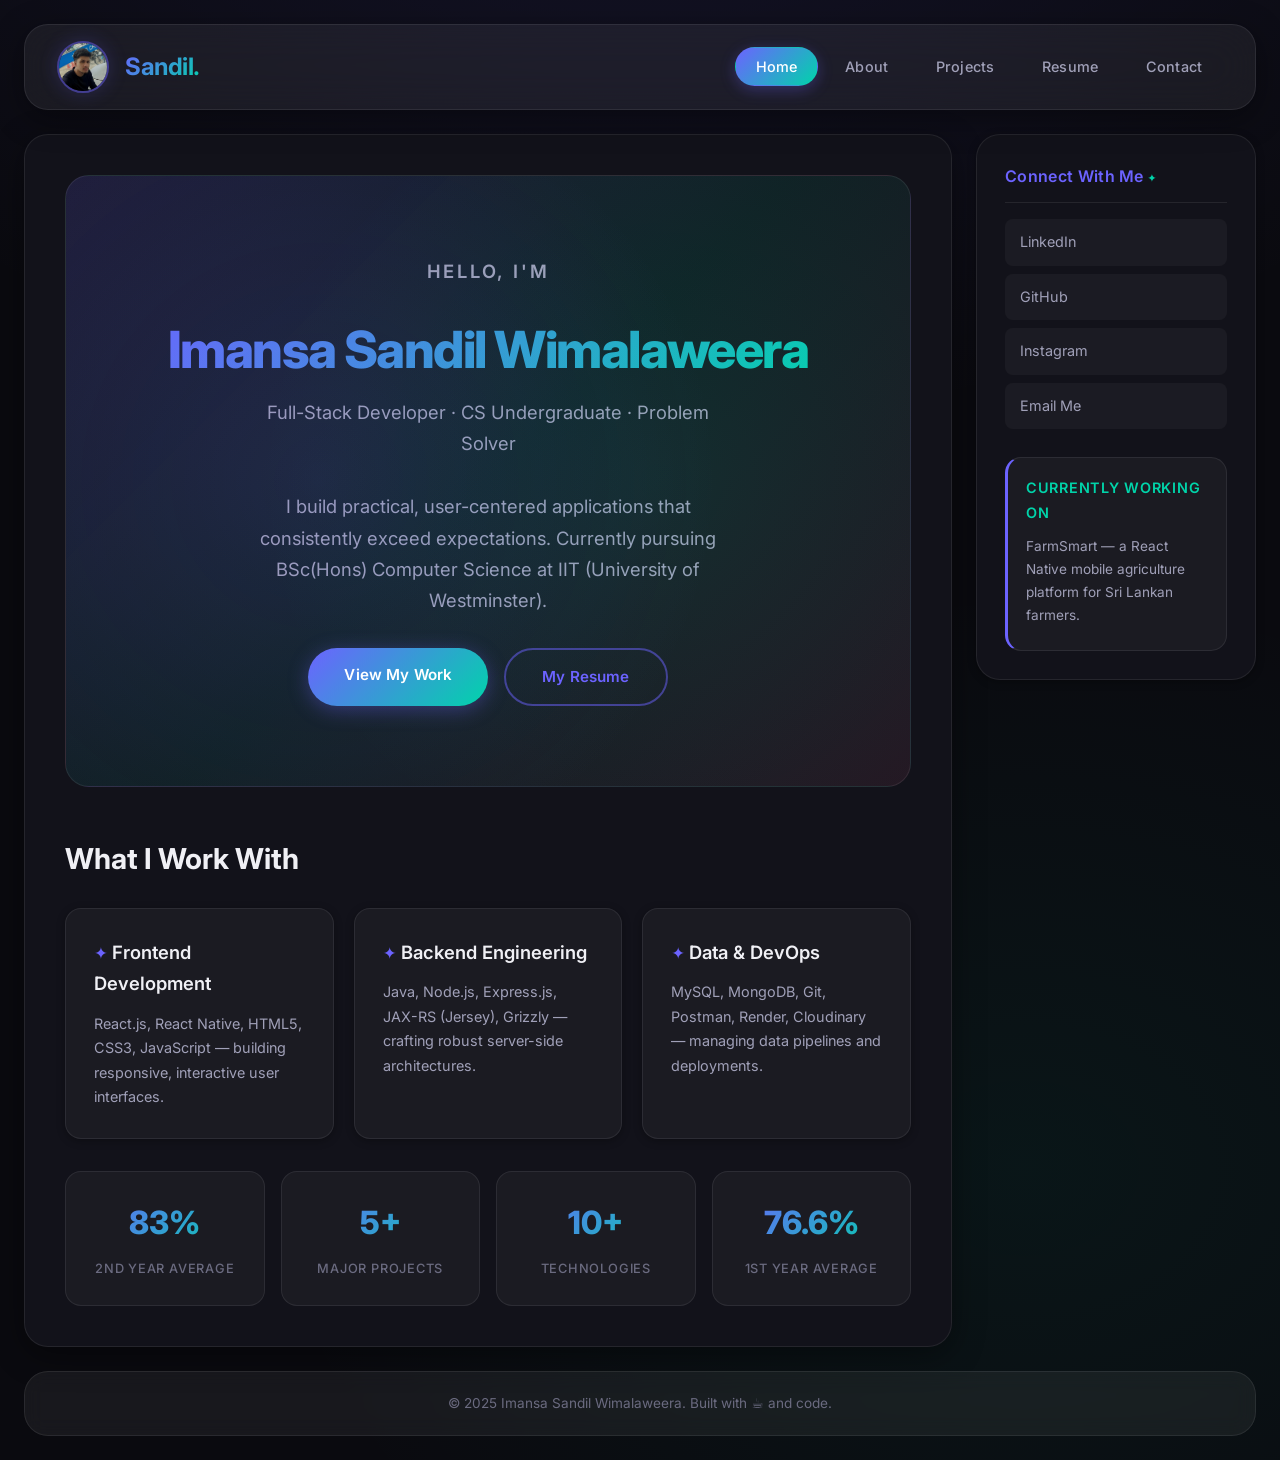
==== index.html @ aa84c8e7 "integrated full CV content and added resume page" ====
<!DOCTYPE html>
<html lang="en">
<head>
    <meta charset="UTF-8">
    <meta name="viewport" content="width=device-width, initial-scale=1.0">
    <meta name="description" content="Imansa Sandil Wimalaweera - Software Developer specializing in React, Java, and full-stack applications. BSc Computer Science student at IIT (University of Westminster).">
    <title>Imansa Sandil | Developer Portfolio</title>
    <link rel="stylesheet" href="styles.css">
    <link href="https://fonts.googleapis.com/css2?family=Inter:wght@300;400;500;600;700;800&display=swap" rel="stylesheet">
</head>
<body>
    <!-- Main header with navigation -->
    <header>
        <nav>
            <div class="logo-container">
                <img src="images/Pp.jpg" alt="Imansa Sandil" class="profile-photo">
                <h1>Sandil.</h1>
            </div>
            <ul>
                <li><a href="index.html" class="active">Home</a></li>
                <li><a href="about.html">About</a></li>
                <li><a href="blogs.html">Projects</a></li>
                <li><a href="resume.html">Resume</a></li>
                <li><a href="contact.html">Contact</a></li>
            </ul>
        </nav>
    </header>

    <!-- Main content area -->
    <main>
        <!-- Hero section with introduction -->
        <section class="hero">
            <p class="hero-greeting">Hello, I'm</p>
            <h2>Imansa Sandil Wimalaweera</h2>
            <p class="hero-tagline">Full-Stack Developer · CS Undergraduate · Problem Solver</p>
            <p class="hero-desc">I build practical, user-centered applications that consistently exceed expectations. Currently pursuing BSc(Hons) Computer Science at IIT (University of Westminster).</p>
            <div class="hero-buttons">
                <a href="blogs.html" class="cta-button">View My Work</a>
                <a href="resume.html" class="cta-button cta-outline">My Resume</a>
            </div>
        </section>

        <!-- Tech stack highlight -->
        <section class="featured">
            <h2>What I Work With</h2>
            <div class="card-container">
                <article class="card">
                    <h3>Frontend Development</h3>
                    <p>React.js, React Native, HTML5, CSS3, JavaScript — building responsive, interactive user interfaces.</p>
                </article>
                <article class="card">
                    <h3>Backend Engineering</h3>
                    <p>Java, Node.js, Express.js, JAX-RS (Jersey), Grizzly — crafting robust server-side architectures.</p>
                </article>
                <article class="card">
                    <h3>Data & DevOps</h3>
                    <p>MySQL, MongoDB, Git, Postman, Render, Cloudinary — managing data pipelines and deployments.</p>
                </article>
            </div>
        </section>

        <!-- Quick stats -->
        <section class="stats-section">
            <div class="stat-item">
                <span class="stat-number">83%</span>
                <span class="stat-label">2nd Year Average</span>
            </div>
            <div class="stat-item">
                <span class="stat-number">5+</span>
                <span class="stat-label">Major Projects</span>
            </div>
            <div class="stat-item">
                <span class="stat-number">10+</span>
                <span class="stat-label">Technologies</span>
            </div>
            <div class="stat-item">
                <span class="stat-number">76.6%</span>
                <span class="stat-label">1st Year Average</span>
            </div>
        </section>
    </main>

    <!-- Sidebar with social media information -->
    <aside>
        <h3>Connect With Me</h3>
        <ul class="social-links">
            <li><a href="https://www.linkedin.com/in/imansa-sandil-76a2b0391/" target="_blank" rel="noopener">LinkedIn</a></li>
            <li><a href="https://github.com/imansasandil-beep" target="_blank" rel="noopener">GitHub</a></li>
            <li><a href="https://www.instagram.com/_imansandil__?igsh=MTcyYmR6cWJxM2tmeA==" target="_blank" rel="noopener">Instagram</a></li>
            <li><a href="mailto:imansasandil@gmail.com">Email Me</a></li>
        </ul>
        <div class="latest-update">
            <h4>Currently Working On</h4>
            <p>FarmSmart — a React Native mobile agriculture platform for Sri Lankan farmers.</p>
        </div>
    </aside>

    <!-- Footer section -->
    <footer>
        <p>&copy; 2025 Imansa Sandil Wimalaweera. Built with ☕ and code.</p>
    </footer>
</body>
</html>
---- styles.css ----
/* ===== CUSTOM PROPERTIES / DESIGN TOKENS ===== */
:root {
    --bg-primary: #0a0a0f;
    --bg-secondary: #12121a;
    --bg-card: rgba(255, 255, 255, 0.04);
    --bg-glass: rgba(255, 255, 255, 0.06);
    --border-glass: rgba(255, 255, 255, 0.08);
    --text-primary: #f0f0f5;
    --text-secondary: #a0a0b8;
    --text-muted: #6b6b80;
    --accent-1: #6c63ff;
    --accent-2: #00d4aa;
    --accent-3: #ff6b9d;
    --gradient-hero: linear-gradient(135deg, #6c63ff 0%, #00d4aa 50%, #ff6b9d 100%);
    --gradient-accent: linear-gradient(135deg, #6c63ff, #00d4aa);
    --gradient-card: linear-gradient(135deg, rgba(108, 99, 255, 0.1), rgba(0, 212, 170, 0.05));
    --shadow-sm: 0 2px 8px rgba(0, 0, 0, 0.3);
    --shadow-md: 0 8px 32px rgba(0, 0, 0, 0.4);
    --shadow-lg: 0 16px 64px rgba(0, 0, 0, 0.5);
    --shadow-glow: 0 0 30px rgba(108, 99, 255, 0.15);
    --radius-sm: 8px;
    --radius-md: 16px;
    --radius-lg: 24px;
    --radius-full: 9999px;
    --transition-fast: 0.2s cubic-bezier(0.4, 0, 0.2, 1);
    --transition-smooth: 0.4s cubic-bezier(0.4, 0, 0.2, 1);
    --transition-bounce: 0.5s cubic-bezier(0.34, 1.56, 0.64, 1);
}

/* ===== RESET & BASE ===== */
*, *::before, *::after {
    margin: 0;
    padding: 0;
    box-sizing: border-box;
}

html {
    scroll-behavior: smooth;
}

body {
    font-family: 'Inter', 'Segoe UI', system-ui, sans-serif;
    line-height: 1.7;
    color: var(--text-primary);
    background-color: var(--bg-primary);
    min-height: 100vh;
    display: grid;
    grid-template-columns: 1fr 280px;
    grid-template-rows: auto 1fr auto;
    grid-template-areas:
        "header header"
        "main aside"
        "footer footer";
    gap: 24px;
    padding: 24px;
    background-image:
        radial-gradient(ellipse 80% 50% at 50% -20%, rgba(108, 99, 255, 0.12), transparent),
        radial-gradient(ellipse 60% 40% at 80% 80%, rgba(0, 212, 170, 0.06), transparent);
}

/* ===== ANIMATIONS ===== */
@keyframes fadeInUp {
    from { opacity: 0; transform: translateY(30px); }
    to { opacity: 1; transform: translateY(0); }
}

@keyframes fadeInDown {
    from { opacity: 0; transform: translateY(-30px); }
    to { opacity: 1; transform: translateY(0); }
}

@keyframes slideInLeft {
    from { opacity: 0; transform: translateX(-30px); }
    to { opacity: 1; transform: translateX(0); }
}

@keyframes slideInRight {
    from { opacity: 0; transform: translateX(30px); }
    to { opacity: 1; transform: translateX(0); }
}

@keyframes gradientShift {
    0% { background-position: 0% 50%; }
    50% { background-position: 100% 50%; }
    100% { background-position: 0% 50%; }
}

@keyframes pulse {
    0%, 100% { opacity: 1; }
    50% { opacity: 0.6; }
}

@keyframes float {
    0%, 100% { transform: translateY(0); }
    50% { transform: translateY(-6px); }
}

@keyframes shimmer {
    0% { background-position: -200% 0; }
    100% { background-position: 200% 0; }
}

header { animation: fadeInDown 0.6s ease-out both; }
main { animation: fadeInUp 0.7s ease-out 0.1s both; }
aside { animation: slideInRight 0.7s ease-out 0.2s both; }
footer { animation: fadeInUp 0.6s ease-out 0.3s both; }

/* ===== HEADER / NAV ===== */
header {
    grid-area: header;
    background: var(--bg-glass);
    backdrop-filter: blur(20px);
    -webkit-backdrop-filter: blur(20px);
    padding: 16px 32px;
    border-radius: var(--radius-lg);
    border: 1px solid var(--border-glass);
    box-shadow: var(--shadow-md);
    position: sticky;
    top: 24px;
    z-index: 100;
}

nav {
    display: flex;
    justify-content: space-between;
    align-items: center;
}

/* Text effects */
nav h1 {
    font-family: 'Inter', sans-serif;
    font-size: 1.5rem;
    font-weight: 700;
    background: var(--gradient-hero);
    background-size: 200% 200%;
    -webkit-background-clip: text;
    -webkit-text-fill-color: transparent;
    background-clip: text;
    animation: gradientShift 4s ease infinite;
    letter-spacing: -0.02em;
}

nav ul {
    display: flex;
    list-style: none;
    gap: 6px;
}

/* Border and Transitions */
nav a {
    color: var(--text-secondary);
    text-decoration: none;
    padding: 10px 20px;
    border-radius: var(--radius-full);
    transition: var(--transition-smooth);
    font-weight: 500;
    font-size: 0.9rem;
    border: 1px solid transparent;
    position: relative;
    letter-spacing: 0.01em;
}

/* User action pseudo class */
nav a:hover {
    color: var(--text-primary);
    background: rgba(108, 99, 255, 0.12);
    border-color: rgba(108, 99, 255, 0.25);
}

/* Attribute selector */
nav a[class="active"] {
    color: #fff;
    background: var(--gradient-accent);
    border-color: transparent;
    box-shadow: 0 4px 15px rgba(108, 99, 255, 0.3);
}

/* ===== PROFILE PHOTO ===== */
.logo-container {
    display: flex;
    align-items: center;
    gap: 16px;
}

.profile-photo {
    width: 52px;
    height: 52px;
    border-radius: 50%;
    object-fit: cover;
    border: 2px solid rgba(108, 99, 255, 0.5);
    box-shadow: 0 0 20px rgba(108, 99, 255, 0.2);
    transition: var(--transition-smooth);
}

.profile-photo:hover {
    border-color: var(--accent-2);
    box-shadow: 0 0 30px rgba(0, 212, 170, 0.3);
    transform: scale(1.08);
}

/* ===== MAIN CONTENT ===== */
main {
    grid-area: main;
    background: var(--bg-secondary);
    padding: 40px;
    border-radius: var(--radius-lg);
    border: 1px solid var(--border-glass);
    box-shadow: var(--shadow-md);
}

/* ===== HERO SECTION ===== */
/* Gradient */
.hero {
    text-align: center;
    padding: 80px 40px;
    background: linear-gradient(135deg, rgba(108, 99, 255, 0.15) 0%, rgba(0, 212, 170, 0.08) 50%, rgba(255, 107, 157, 0.08) 100%);
    border-radius: var(--radius-lg);
    margin-bottom: 48px;
    position: relative;
    overflow: hidden;
    border: 1px solid var(--border-glass);
}

.hero::before {
    content: '';
    position: absolute;
    top: 0;
    left: 0;
    right: 0;
    bottom: 0;
    background: radial-gradient(circle at 30% 50%, rgba(108, 99, 255, 0.12), transparent 60%),
                radial-gradient(circle at 70% 50%, rgba(0, 212, 170, 0.08), transparent 60%);
    pointer-events: none;
}

.hero h2 {
    font-family: 'Inter', sans-serif;
    font-size: 3.2rem;
    font-weight: 800;
    margin-bottom: 16px;
    background: var(--gradient-hero);
    background-size: 200% 200%;
    -webkit-background-clip: text;
    -webkit-text-fill-color: transparent;
    background-clip: text;
    animation: fadeInDown 0.8s ease-out, gradientShift 5s ease infinite;
    letter-spacing: -0.03em;
    line-height: 1.2;
}

.hero p {
    font-size: 1.15rem;
    margin-bottom: 32px;
    color: var(--text-secondary);
    max-width: 500px;
    margin-left: auto;
    margin-right: auto;
}

/* Transforms */
.cta-button {
    display: inline-block;
    padding: 14px 36px;
    background: var(--gradient-accent);
    color: white;
    text-decoration: none;
    border-radius: var(--radius-full);
    font-weight: 600;
    font-size: 0.95rem;
    transition: var(--transition-smooth);
    box-shadow: 0 4px 20px rgba(108, 99, 255, 0.35);
    position: relative;
    letter-spacing: 0.01em;
}

.cta-button:hover {
    transform: translateY(-3px) scale(1.03);
    box-shadow: 0 8px 30px rgba(108, 99, 255, 0.5);
}

.cta-button:active {
    transform: translateY(0) scale(0.98);
}

/* ===== FEATURED SECTION ===== */
.featured h2 {
    font-size: 1.8rem;
    font-weight: 700;
    margin-bottom: 24px;
    color: var(--text-primary);
}

/* CARD COMPONENTS */
.card-container {
    display: grid;
    grid-template-columns: repeat(3, 1fr);
    gap: 20px;
    margin-top: 24px;
}

.card {
    background: var(--bg-card);
    padding: 28px;
    border-radius: var(--radius-md);
    border: 1px solid var(--border-glass);
    transition: var(--transition-smooth);
    box-shadow: var(--shadow-sm);
    position: relative;
    overflow: hidden;
}

.card::before {
    content: '';
    position: absolute;
    top: 0;
    left: 0;
    right: 0;
    height: 3px;
    background: var(--gradient-accent);
    transform: scaleX(0);
    transition: var(--transition-smooth);
    transform-origin: left;
}

.card:hover {
    transform: translateY(-6px);
    box-shadow: var(--shadow-md), var(--shadow-glow);
    border-color: rgba(108, 99, 255, 0.2);
    background: var(--gradient-card);
}

.card:hover::before {
    transform: scaleX(1);
}

.card h3 {
    font-size: 1.15rem;
    font-weight: 600;
    margin-bottom: 12px;
    color: var(--text-primary);
}

/* Pseudo element with generated content */
.card h3::before {
    content: "✦ ";
    color: var(--accent-1);
    font-weight: bold;
    font-size: 0.9em;
}

.card p {
    color: var(--text-secondary);
    font-size: 0.9rem;
    line-height: 1.7;
}

/* ===== SIDEBAR ===== */
aside {
    grid-area: aside;
    background: var(--bg-secondary);
    padding: 28px;
    border-radius: var(--radius-lg);
    border: 1px solid var(--border-glass);
    box-shadow: var(--shadow-sm);
    height: fit-content;
    position: sticky;
    top: 100px;
}

aside h3 {
    color: var(--accent-1);
    margin-bottom: 16px;
    padding-bottom: 12px;
    border-bottom: 1px solid var(--border-glass);
    font-size: 1rem;
    font-weight: 600;
    letter-spacing: 0.02em;
}

/* Pseudo element with generated content */
aside h3::after {
    content: " ✦";
    font-size: 0.7em;
    color: var(--accent-2);
}

.social-links {
    list-style: none;
    margin-bottom: 28px;
}

/* Child combinator */
.social-links > li {
    margin-bottom: 8px;
}

.social-links a {
    display: block;
    padding: 10px 14px;
    background: var(--bg-card);
    color: var(--text-secondary);
    text-decoration: none;
    border-radius: var(--radius-sm);
    transition: var(--transition-smooth);
    font-size: 0.9rem;
    border: 1px solid transparent;
}

.social-links a:hover {
    background: rgba(108, 99, 255, 0.12);
    color: var(--text-primary);
    transform: translateX(4px);
    border-color: rgba(108, 99, 255, 0.2);
}

.latest-update {
    background: var(--bg-card);
    padding: 18px;
    border-radius: var(--radius-md);
    border: 1px solid var(--border-glass);
    border-left: 3px solid var(--accent-1);
}

.latest-update h4 {
    color: var(--accent-2);
    margin-bottom: 10px;
    font-size: 0.9rem;
    font-weight: 600;
    text-transform: uppercase;
    letter-spacing: 0.05em;
}

.latest-update p {
    font-size: 0.85rem;
    color: var(--text-secondary);
    margin-bottom: 4px;
}

/* ===== FOOTER ===== */
footer {
    grid-area: footer;
    background: var(--bg-glass);
    backdrop-filter: blur(10px);
    color: var(--text-muted);
    text-align: center;
    padding: 20px;
    border-radius: var(--radius-lg);
    border: 1px solid var(--border-glass);
    font-size: 0.85rem;
}

/* ===== ABOUT PAGE ===== */
.about-content h2 {
    font-size: 2.2rem;
    font-weight: 800;
    margin-bottom: 36px;
    text-align: center;
    background: var(--gradient-hero);
    -webkit-background-clip: text;
    -webkit-text-fill-color: transparent;
    background-clip: text;
}

/* Structural selector */
.about-content section {
    margin-bottom: 24px;
    padding: 28px;
    background: var(--bg-card);
    border-radius: var(--radius-md);
    border: 1px solid var(--border-glass);
    transition: var(--transition-smooth);
}

.about-content section:hover {
    border-color: rgba(108, 99, 255, 0.15);
    box-shadow: var(--shadow-glow);
}

.about-content h3 {
    color: var(--accent-1);
    margin-bottom: 14px;
    font-size: 1.25rem;
    font-weight: 600;
}

.about-content p {
    color: var(--text-secondary);
    line-height: 1.8;
}

.skills-list {
    display: grid;
    grid-template-columns: repeat(2, 1fr);
    gap: 10px;
    list-style: none;
}

/* Nth pseudo class */
.skills-list li:nth-child(odd) {
    background: rgba(108, 99, 255, 0.12);
    color: var(--text-primary);
    padding: 12px 16px;
    border-radius: var(--radius-sm);
    border-left: 3px solid var(--accent-1);
    font-size: 0.9rem;
    transition: var(--transition-fast);
}

.skills-list li:nth-child(even) {
    background: rgba(0, 212, 170, 0.1);
    color: var(--text-primary);
    padding: 12px 16px;
    border-radius: var(--radius-sm);
    border-left: 3px solid var(--accent-2);
    font-size: 0.9rem;
    transition: var(--transition-fast);
}

.skills-list li:hover {
    transform: translateX(4px);
}

blockquote {
    font-style: italic;
    padding: 24px;
    background: linear-gradient(135deg, rgba(108, 99, 255, 0.1), rgba(0, 212, 170, 0.05));
    border-left: 4px solid var(--accent-1);
    border-radius: var(--radius-sm);
    margin-top: 20px;
    color: var(--text-secondary);
    font-size: 0.95rem;
}

/* Tools section */
.tools-list {
    display: grid;
    grid-template-columns: repeat(2, 1fr);
    gap: 10px;
    list-style: none;
}

.tools-list li {
    background: var(--gradient-accent);
    color: white;
    padding: 12px;
    border-radius: var(--radius-sm);
    text-align: center;
    transition: var(--transition-smooth);
    font-size: 0.9rem;
    font-weight: 500;
}

.tools-list li:hover {
    transform: translateY(-3px);
    box-shadow: 0 6px 20px rgba(108, 99, 255, 0.3);
}

/* Fun Facts section */
.fun-facts-list {
    list-style: none;
}

.fun-facts-list li {
    padding: 14px 18px;
    margin-bottom: 10px;
    background: var(--bg-card);
    border-radius: var(--radius-sm);
    border-left: 3px solid var(--accent-2);
    transition: var(--transition-smooth);
    color: var(--text-secondary);
    font-size: 0.95rem;
}

.fun-facts-list li:hover {
    background: rgba(0, 212, 170, 0.08);
    transform: translateX(6px);
    color: var(--text-primary);
}

/* ===== BLOG / PROJECTS PAGE ===== */
.blog-section h2 {
    font-size: 2.2rem;
    font-weight: 800;
    margin-bottom: 32px;
    background: var(--gradient-hero);
    -webkit-background-clip: text;
    -webkit-text-fill-color: transparent;
    background-clip: text;
}

.blog-post {
    background: var(--bg-card);
    padding: 32px;
    margin-bottom: 24px;
    border-radius: var(--radius-md);
    border: 1px solid var(--border-glass);
    box-shadow: var(--shadow-sm);
    transition: var(--transition-smooth);
    position: relative;
    overflow: hidden;
}

.blog-post::before {
    content: '';
    position: absolute;
    top: 0;
    left: 0;
    right: 0;
    height: 3px;
    background: var(--gradient-accent);
}

.blog-post:hover {
    transform: translateY(-4px);
    box-shadow: var(--shadow-md), var(--shadow-glow);
    border-color: rgba(108, 99, 255, 0.15);
}

.blog-post header {
    background: transparent;
    padding: 0;
    box-shadow: none;
    margin-bottom: 16px;
    border: none;
    position: static;
}

.blog-post h3 {
    color: var(--text-primary);
    font-size: 1.5rem;
    font-weight: 700;
    margin-bottom: 8px;
}

/* Attribute selector */
time[datetime] {
    display: inline-block;
    color: var(--accent-2);
    font-size: 0.8rem;
    padding: 4px 14px;
    background: rgba(0, 212, 170, 0.1);
    border-radius: var(--radius-full);
    border: 1px solid rgba(0, 212, 170, 0.2);
    font-weight: 500;
}

.blog-post p {
    margin-bottom: 14px;
    line-height: 1.8;
    color: var(--text-secondary);
    font-size: 0.95rem;
}

.post-tags {
    display: flex;
    gap: 8px;
    list-style: none;
    margin-top: 20px;
    flex-wrap: wrap;
}

.post-tags li {
    background: rgba(108, 99, 255, 0.15);
    color: var(--accent-1);
    padding: 5px 14px;
    border-radius: var(--radius-full);
    font-size: 0.8rem;
    font-weight: 500;
    border: 1px solid rgba(108, 99, 255, 0.2);
    transition: var(--transition-fast);
}

.post-tags li:hover {
    background: var(--accent-1);
    color: white;
}

.category-list {
    list-style: none;
}

.category-list li {
    padding: 10px 14px;
    margin-bottom: 6px;
    background: var(--bg-card);
    border-radius: var(--radius-sm);
    cursor: pointer;
    transition: var(--transition-smooth);
    font-size: 0.9rem;
    color: var(--text-secondary);
}

.category-list li:hover {
    background: rgba(108, 99, 255, 0.12);
    color: var(--text-primary);
    transform: translateX(4px);
}

/* ===== CONTACT PAGE ===== */
.contact-section h2 {
    font-size: 2.2rem;
    font-weight: 800;
    margin-bottom: 12px;
    background: var(--gradient-hero);
    -webkit-background-clip: text;
    -webkit-text-fill-color: transparent;
    background-clip: text;
}

/* Child combinator */
.contact-section > p {
    margin-bottom: 32px;
    color: var(--text-secondary);
}

.contact-form {
    max-width: 600px;
}

.form-group {
    margin-bottom: 22px;
}

.form-group label {
    display: block;
    margin-bottom: 8px;
    color: var(--text-secondary);
    font-weight: 500;
    font-size: 0.9rem;
}

/* Relational selector */
label ~ input,
label ~ textarea,
label ~ select {
    width: 100%;
    padding: 14px 16px;
    border: 1px solid var(--border-glass);
    border-radius: var(--radius-sm);
    font-family: 'Inter', sans-serif;
    font-size: 0.95rem;
    background: var(--bg-card);
    color: var(--text-primary);
    transition: var(--transition-smooth);
}

input:focus,
textarea:focus,
select:focus {
    outline: none;
    border-color: var(--accent-1);
    box-shadow: 0 0 0 3px rgba(108, 99, 255, 0.15);
    background: rgba(108, 99, 255, 0.04);
}

/* Validity pseudo class */
input:valid {
    border-color: var(--accent-2);
}

/* Negation pseudo class */
input:invalid:not(:placeholder-shown) {
    border-color: var(--accent-3);
}

textarea {
    resize: vertical;
    min-height: 130px;
}

.checkbox-group {
    display: flex;
    align-items: center;
    gap: 10px;
}

/* Attribute selector */
.checkbox-group input[type="checkbox"] {
    width: auto;
    accent-color: var(--accent-1);
}

.checkbox-group label {
    margin-bottom: 0;
    font-size: 0.85rem;
}

.submit-button {
    background: var(--gradient-accent);
    color: white;
    padding: 14px 40px;
    border: none;
    border-radius: var(--radius-full);
    font-size: 0.95rem;
    font-weight: 600;
    cursor: pointer;
    transition: var(--transition-smooth);
    box-shadow: 0 4px 20px rgba(108, 99, 255, 0.3);
    font-family: 'Inter', sans-serif;
    letter-spacing: 0.01em;
}

.submit-button:hover {
    transform: translateY(-2px) scale(1.03);
    box-shadow: 0 8px 30px rgba(108, 99, 255, 0.45);
}

.submit-button:active {
    transform: translateY(0) scale(0.98);
}

/* Specificity consideration applied throughout */

/* ===== RESPONSIVE ===== */
@media screen and (max-width: 768px) {
    body {
        grid-template-columns: 1fr;
        grid-template-areas:
            "header"
            "main"
            "aside"
            "footer";
        padding: 12px;
        gap: 16px;
    }

    header {
        position: static;
        padding: 14px 20px;
    }

    nav {
        flex-direction: column;
        gap: 12px;
    }

    nav ul {
        flex-direction: column;
        width: 100%;
        gap: 6px;
    }

    nav a {
        display: block;
        text-align: center;
    }

    .card-container {
        grid-template-columns: 1fr;
    }

    .hero h2 {
        font-size: 2.2rem;
    }

    .hero {
        padding: 50px 24px;
    }

    .skills-list,
    .tools-list {
        grid-template-columns: 1fr;
    }

    aside {
        position: static;
    }

    main {
        padding: 24px;
    }
}

@media screen and (max-width: 480px) {
    .hero {
        padding: 40px 16px;
    }

    .hero h2 {
        font-size: 1.8rem;
    }

    .hero p {
        font-size: 1rem;
    }

    .cta-button {
        padding: 12px 28px;
        font-size: 0.9rem;
    }

    nav h1 {
        font-size: 1.3rem;
    }

    main, aside {
        padding: 20px;
    }

    .about-content h2,
    .blog-section h2,
    .contact-section h2 {
        font-size: 1.8rem;
    }

    .blog-post {
        padding: 20px;
    }

    .post-tags {
        flex-wrap: wrap;
    }

    .stats-section {
        grid-template-columns: repeat(2, 1fr);
    }

    .references-grid {
        grid-template-columns: 1fr;
    }

    .module-grid {
        grid-template-columns: 1fr;
    }

    .skills-grid {
        grid-template-columns: 1fr;
    }

    .hero-buttons {
        flex-direction: column;
        align-items: center;
    }

    .resume-section h2 {
        font-size: 1.8rem;
    }
}

/* ===== HERO ENHANCEMENTS ===== */
.hero-greeting {
    font-size: 1rem;
    text-transform: uppercase;
    letter-spacing: 0.15em;
    color: var(--accent-2);
    margin-bottom: 8px;
    font-weight: 600;
}

.hero-tagline {
    font-size: 1.15rem;
    color: var(--text-secondary);
    margin-bottom: 8px;
}

.hero-desc {
    font-size: 0.95rem;
    color: var(--text-muted);
    max-width: 560px;
    margin-left: auto;
    margin-right: auto;
    margin-bottom: 32px;
}

.hero-buttons {
    display: flex;
    gap: 16px;
    justify-content: center;
    flex-wrap: wrap;
}

.cta-outline {
    background: transparent;
    border: 2px solid rgba(108, 99, 255, 0.5);
    box-shadow: none;
    color: var(--accent-1);
}

.cta-outline:hover {
    background: rgba(108, 99, 255, 0.1);
    border-color: var(--accent-1);
    box-shadow: 0 4px 20px rgba(108, 99, 255, 0.2);
}

/* ===== STATS SECTION ===== */
.stats-section {
    display: grid;
    grid-template-columns: repeat(4, 1fr);
    gap: 16px;
    margin-top: 32px;
}

.stat-item {
    background: var(--bg-card);
    border: 1px solid var(--border-glass);
    border-radius: var(--radius-md);
    padding: 24px 16px;
    text-align: center;
    transition: var(--transition-smooth);
}

.stat-item:hover {
    border-color: rgba(108, 99, 255, 0.25);
    box-shadow: var(--shadow-glow);
    transform: translateY(-4px);
}

.stat-number {
    display: block;
    font-size: 2rem;
    font-weight: 800;
    background: var(--gradient-accent);
    -webkit-background-clip: text;
    -webkit-text-fill-color: transparent;
    background-clip: text;
    margin-bottom: 4px;
}

.stat-label {
    font-size: 0.8rem;
    color: var(--text-muted);
    text-transform: uppercase;
    letter-spacing: 0.06em;
    font-weight: 500;
}

/* ===== RESUME PAGE ===== */
.resume-section h2 {
    font-size: 2.2rem;
    font-weight: 800;
    margin-bottom: 32px;
    background: var(--gradient-hero);
    -webkit-background-clip: text;
    -webkit-text-fill-color: transparent;
    background-clip: text;
}

.resume-block {
    background: var(--bg-card);
    border: 1px solid var(--border-glass);
    border-radius: var(--radius-md);
    padding: 28px;
    margin-bottom: 24px;
    transition: var(--transition-smooth);
}

.resume-block:hover {
    border-color: rgba(108, 99, 255, 0.15);
    box-shadow: var(--shadow-glow);
}

.resume-block h3 {
    color: var(--accent-1);
    font-size: 1.25rem;
    font-weight: 700;
    margin-bottom: 16px;
    padding-bottom: 10px;
    border-bottom: 1px solid var(--border-glass);
}

.resume-block > p {
    color: var(--text-secondary);
    line-height: 1.8;
}

/* Timeline */
.timeline {
    position: relative;
    padding-left: 28px;
}

.timeline::before {
    content: '';
    position: absolute;
    left: 6px;
    top: 8px;
    bottom: 8px;
    width: 2px;
    background: linear-gradient(to bottom, var(--accent-1), var(--accent-2));
    border-radius: 2px;
}

.timeline-item {
    position: relative;
    margin-bottom: 28px;
}

.timeline-item:last-child {
    margin-bottom: 0;
}

.timeline-marker {
    position: absolute;
    left: -25px;
    top: 6px;
    width: 12px;
    height: 12px;
    background: var(--accent-1);
    border-radius: 50%;
    border: 2px solid var(--bg-secondary);
    box-shadow: 0 0 10px rgba(108, 99, 255, 0.4);
}

.timeline-content h4 {
    font-size: 1.1rem;
    color: var(--text-primary);
    font-weight: 600;
    margin-bottom: 4px;
}

.timeline-date {
    display: inline-block;
    font-size: 0.8rem;
    color: var(--accent-2);
    background: rgba(0, 212, 170, 0.1);
    padding: 3px 12px;
    border-radius: var(--radius-full);
    border: 1px solid rgba(0, 212, 170, 0.2);
    margin-bottom: 8px;
    font-weight: 500;
}

.timeline-org {
    color: var(--text-secondary);
    font-size: 0.9rem;
    margin-bottom: 8px;
}

.timeline-content > p {
    color: var(--text-secondary);
    font-size: 0.9rem;
}

/* Module tags */
.module-grid {
    display: flex;
    flex-wrap: wrap;
    gap: 8px;
    margin-top: 12px;
}

.module-tag {
    display: inline-block;
    font-size: 0.78rem;
    padding: 4px 12px;
    background: rgba(108, 99, 255, 0.1);
    color: var(--accent-1);
    border-radius: var(--radius-full);
    border: 1px solid rgba(108, 99, 255, 0.15);
    font-weight: 500;
}

/* Skills grid on resume */
.skills-grid {
    display: grid;
    grid-template-columns: repeat(2, 1fr);
    gap: 20px;
}

.skill-category h4 {
    font-size: 0.9rem;
    color: var(--accent-2);
    margin-bottom: 10px;
    text-transform: uppercase;
    letter-spacing: 0.04em;
    font-weight: 600;
}

.skill-pills {
    display: flex;
    flex-wrap: wrap;
    gap: 8px;
}

.skill-pills span {
    display: inline-block;
    font-size: 0.82rem;
    padding: 6px 14px;
    background: var(--gradient-card);
    color: var(--text-primary);
    border-radius: var(--radius-full);
    border: 1px solid var(--border-glass);
    transition: var(--transition-fast);
    font-weight: 500;
}

.skill-pills span:hover {
    border-color: var(--accent-1);
    background: rgba(108, 99, 255, 0.12);
    transform: translateY(-2px);
}

/* Resume list */
.resume-list {
    list-style: none;
    padding: 0;
}

.resume-list li {
    padding: 12px 16px;
    margin-bottom: 8px;
    background: rgba(0, 212, 170, 0.05);
    border-left: 3px solid var(--accent-2);
    border-radius: var(--radius-sm);
    color: var(--text-secondary);
    font-size: 0.92rem;
    line-height: 1.7;
    transition: var(--transition-fast);
}

.resume-list li:hover {
    background: rgba(0, 212, 170, 0.1);
    transform: translateX(4px);
}

/* References */
.references-grid {
    display: grid;
    grid-template-columns: repeat(2, 1fr);
    gap: 16px;
}

.reference-card {
    background: var(--bg-glass);
    border: 1px solid var(--border-glass);
    border-radius: var(--radius-md);
    padding: 20px;
    transition: var(--transition-smooth);
}

.reference-card:hover {
    border-color: rgba(108, 99, 255, 0.2);
    box-shadow: var(--shadow-glow);
}

.reference-card h4 {
    color: var(--text-primary);
    font-size: 1rem;
    margin-bottom: 6px;
}

.ref-title {
    color: var(--accent-1);
    font-size: 0.85rem;
    font-weight: 500;
    margin-bottom: 2px;
}

.ref-org {
    color: var(--text-secondary);
    font-size: 0.85rem;
    margin-bottom: 10px;
}

.ref-contact {
    color: var(--text-muted);
    font-size: 0.82rem;
    margin-bottom: 2px;
}

/* ===== SOFT SKILLS SECTION (about page) ===== */
.soft-skills-section {
    margin-bottom: 24px;
    padding: 28px;
    background: var(--bg-card);
    border-radius: var(--radius-md);
    border: 1px solid var(--border-glass);
    transition: var(--transition-smooth);
}

.soft-skills-section:hover {
    border-color: rgba(108, 99, 255, 0.15);
    box-shadow: var(--shadow-glow);
}

.soft-skills-section h3 {
    color: var(--accent-1);
    margin-bottom: 14px;
    font-size: 1.25rem;
    font-weight: 600;
}
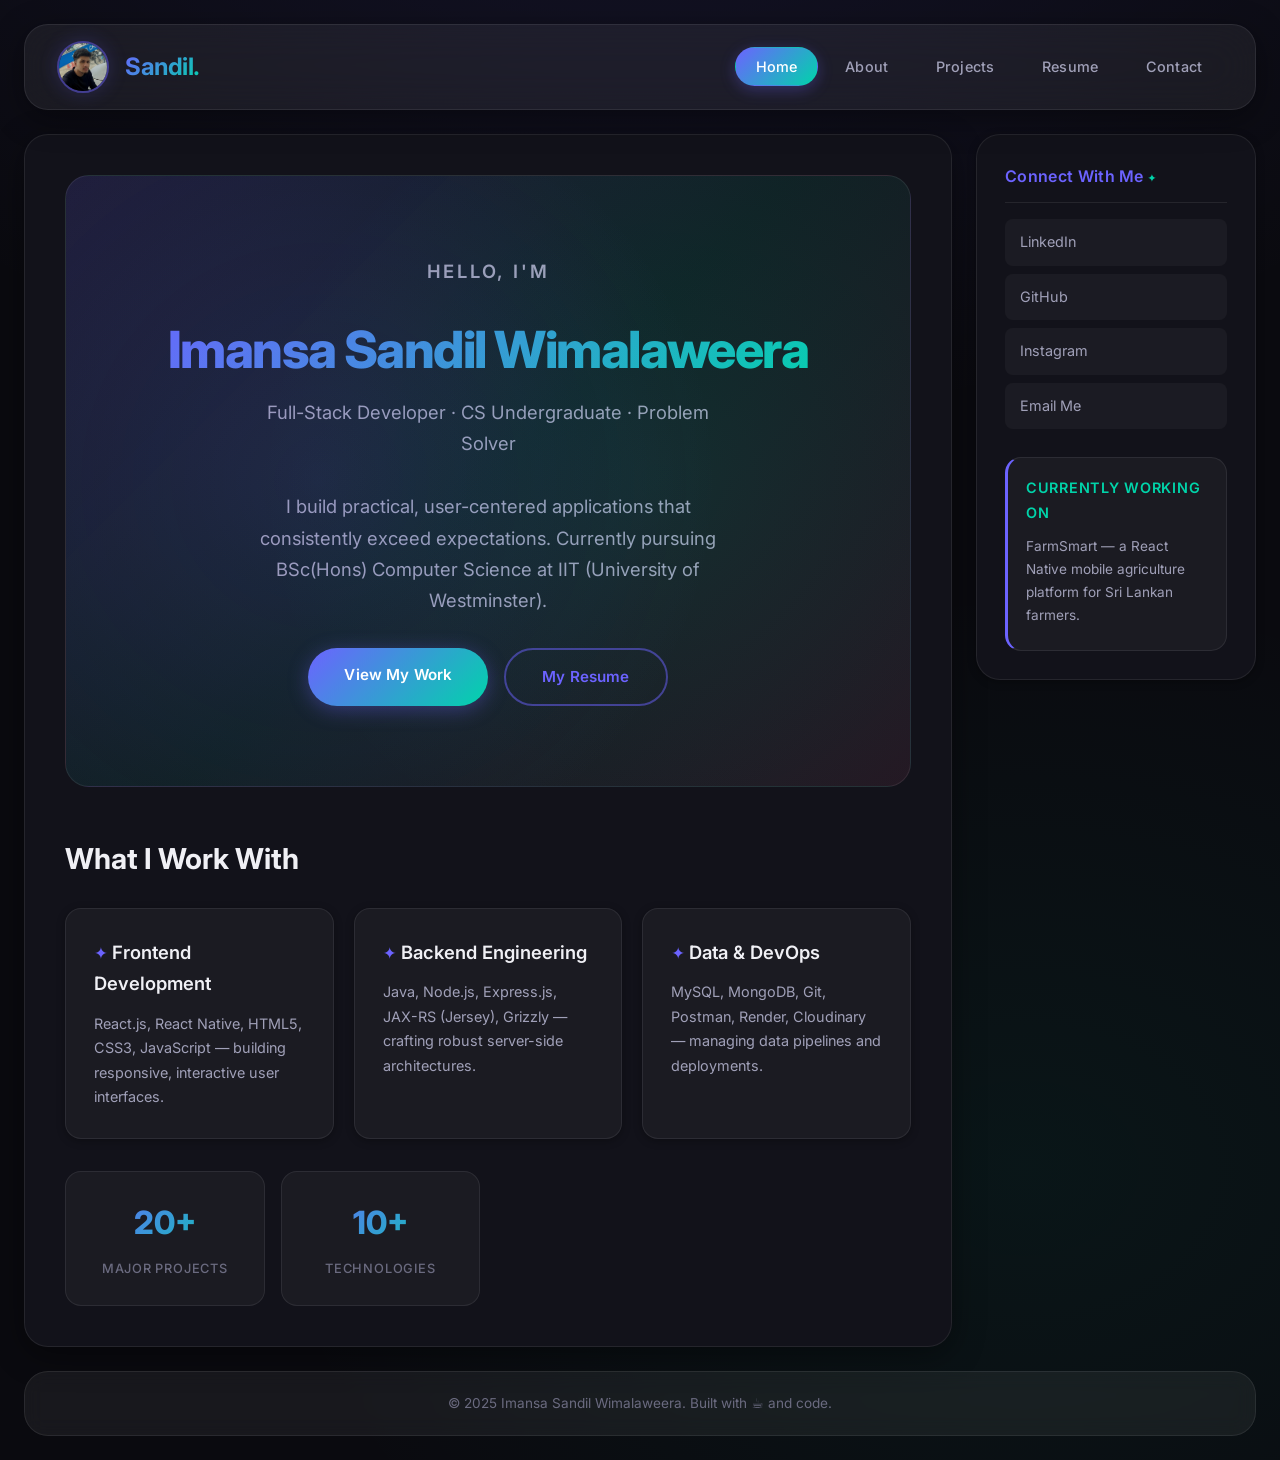
==== commit bd61d6fc: "updated homepage stats and cleaned up resume" ====
--- a/index.html
+++ b/index.html
@@ -62,20 +62,12 @@
         <!-- Quick stats -->
         <section class="stats-section">
             <div class="stat-item">
-                <span class="stat-number">83%</span>
-                <span class="stat-label">2nd Year Average</span>
-            </div>
-            <div class="stat-item">
-                <span class="stat-number">5+</span>
+                <span class="stat-number">20+</span>
                 <span class="stat-label">Major Projects</span>
             </div>
             <div class="stat-item">
                 <span class="stat-number">10+</span>
                 <span class="stat-label">Technologies</span>
-            </div>
-            <div class="stat-item">
-                <span class="stat-number">76.6%</span>
-                <span class="stat-label">1st Year Average</span>
             </div>
         </section>
     </main>
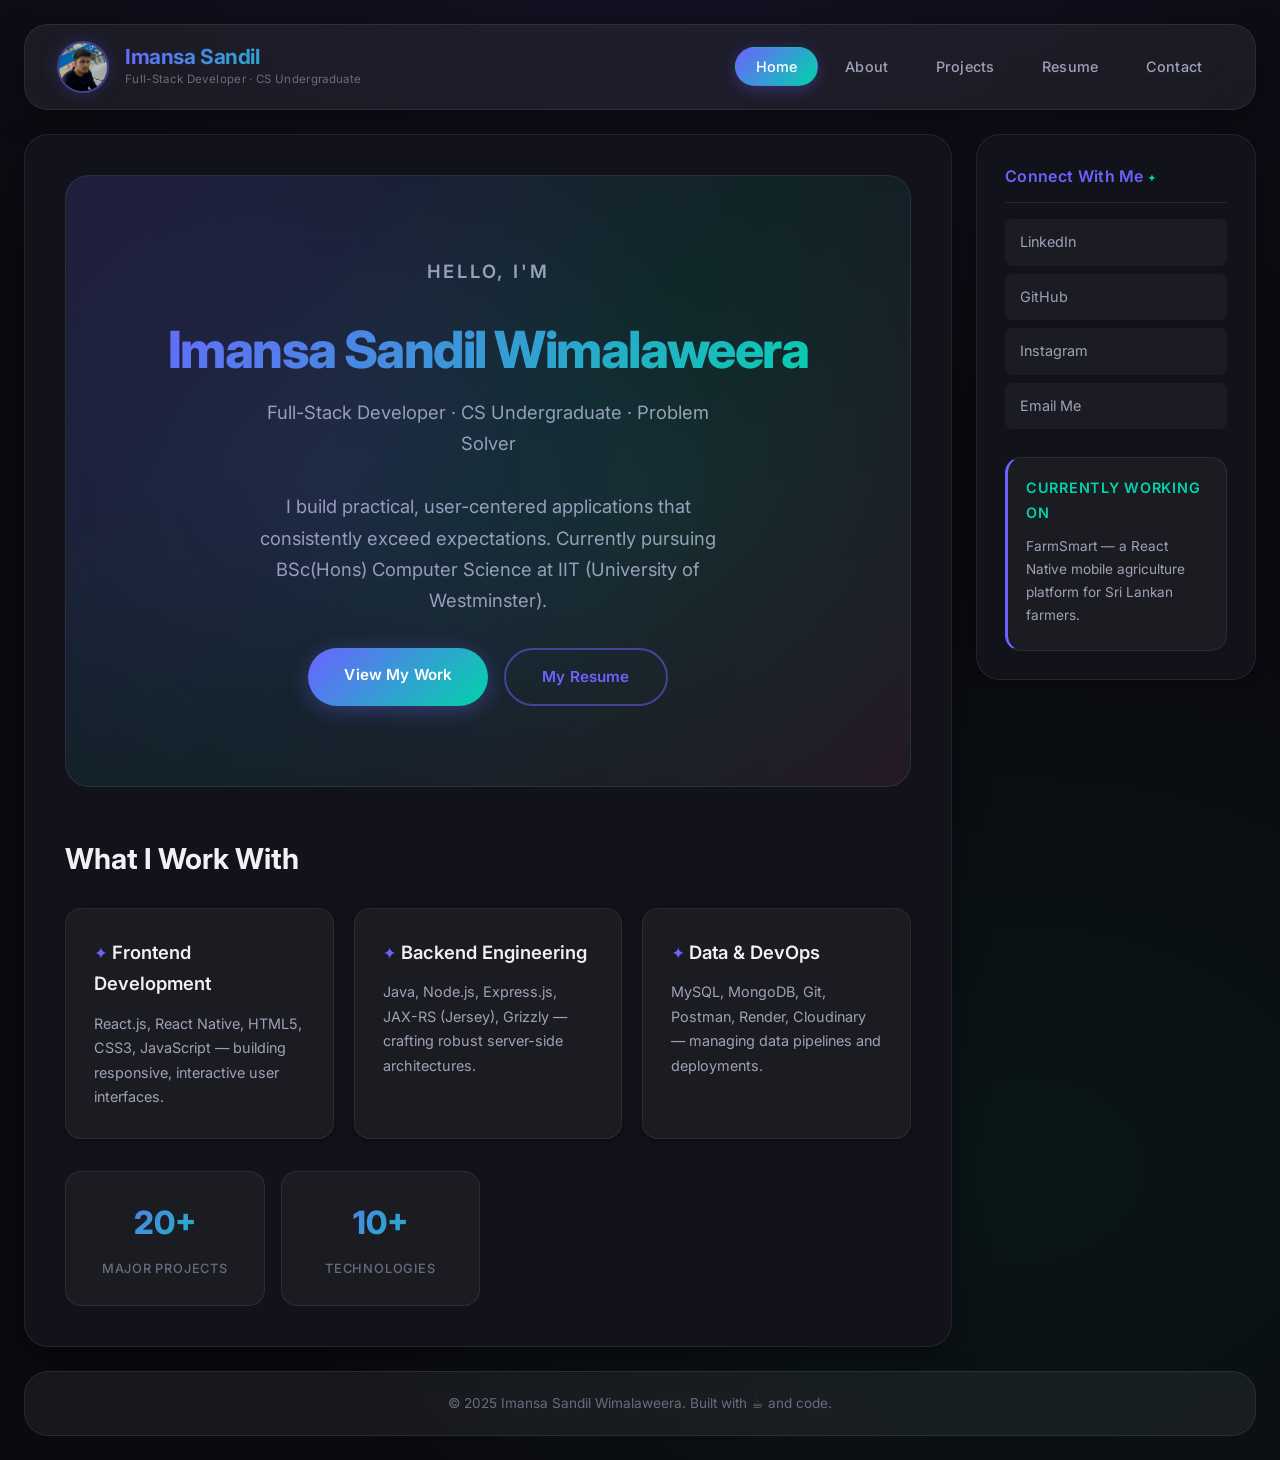
==== commit ff192e0e: "header now shows full name with role subtitle" ====
--- a/index.html
+++ b/index.html
@@ -14,7 +14,10 @@
         <nav>
             <div class="logo-container">
                 <img src="images/Pp.jpg" alt="Imansa Sandil" class="profile-photo">
-                <h1>Sandil.</h1>
+                <div class="logo-text">
+                    <h1>Imansa Sandil</h1>
+                    <span class="logo-role">Full-Stack Developer · CS Undergraduate</span>
+                </div>
             </div>
             <ul>
                 <li><a href="index.html" class="active">Home</a></li>
--- a/styles.css
+++ b/styles.css
@@ -129,7 +129,7 @@
 /* Text effects */
 nav h1 {
     font-family: 'Inter', sans-serif;
-    font-size: 1.5rem;
+    font-size: 1.3rem;
     font-weight: 700;
     background: var(--gradient-hero);
     background-size: 200% 200%;
@@ -138,6 +138,19 @@
     background-clip: text;
     animation: gradientShift 4s ease infinite;
     letter-spacing: -0.02em;
+    line-height: 1.2;
+}
+
+.logo-text {
+    display: flex;
+    flex-direction: column;
+}
+
+.logo-role {
+    font-size: 0.72rem;
+    color: var(--text-muted);
+    font-weight: 400;
+    letter-spacing: 0.03em;
 }
 
 nav ul {
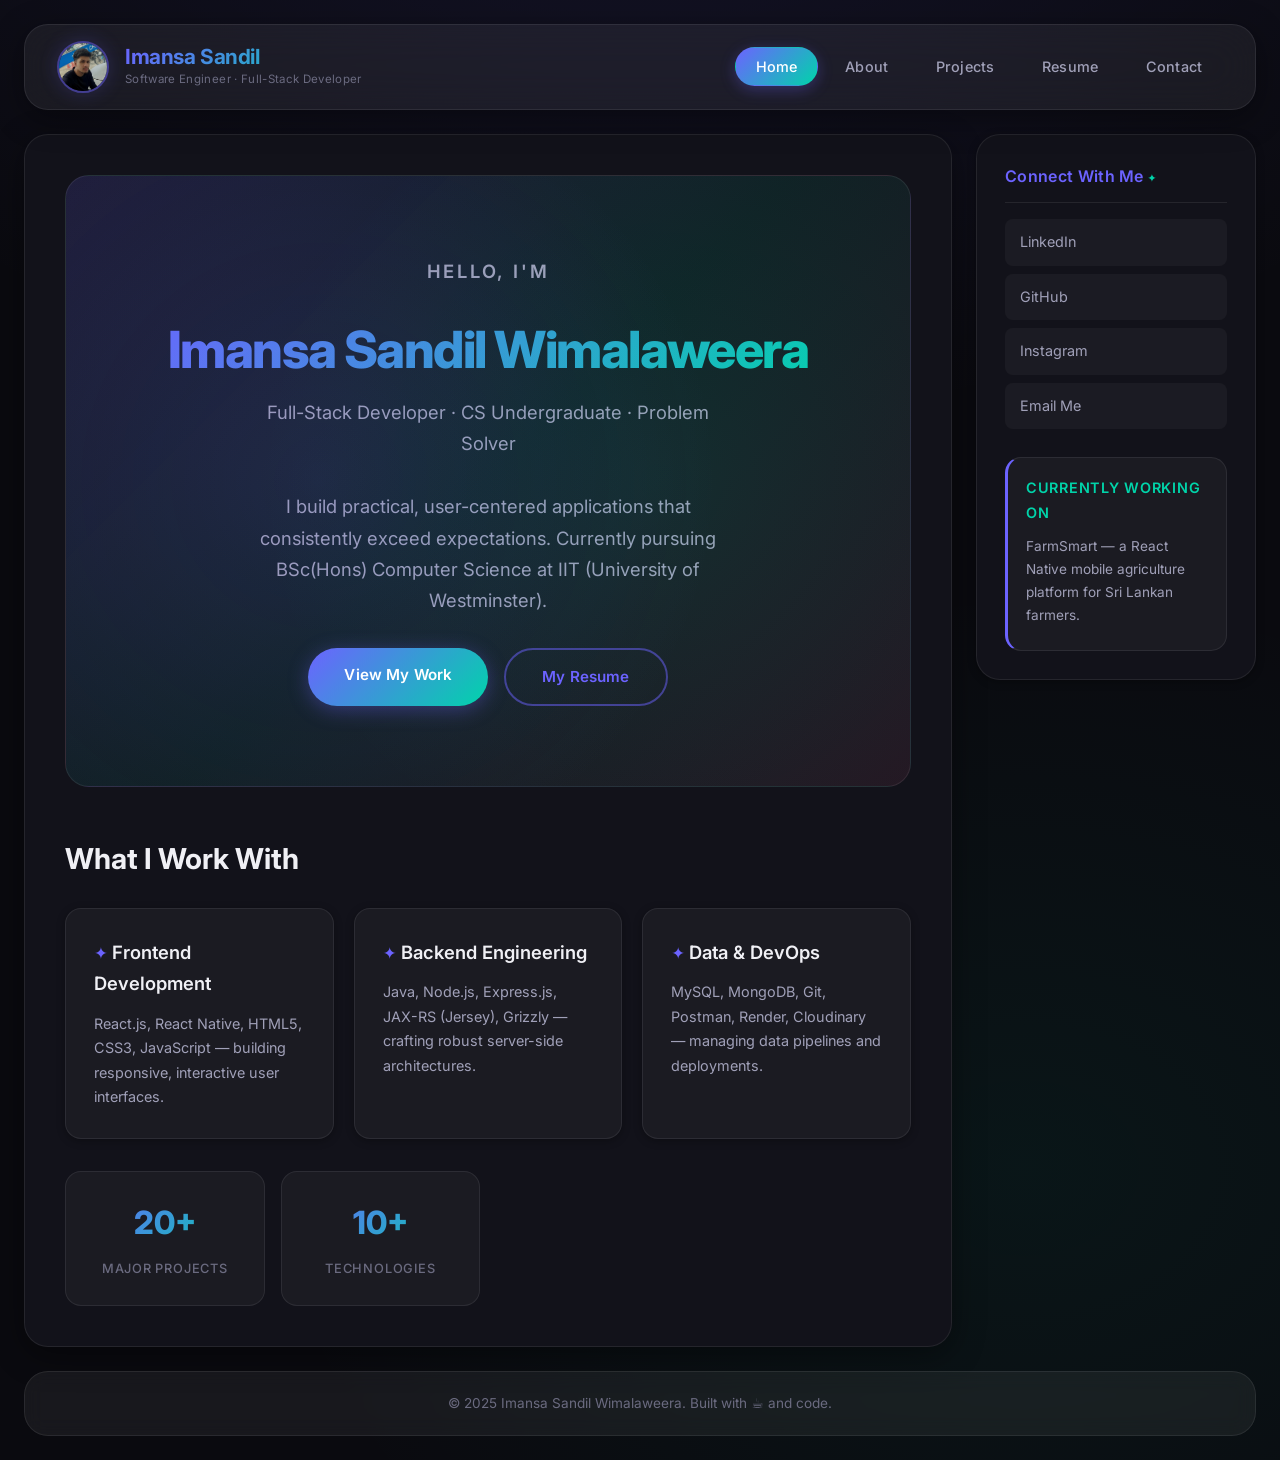
==== commit 866a8385: "added software engineer title to header" ====
--- a/index.html
+++ b/index.html
@@ -16,7 +16,7 @@
                 <img src="images/Pp.jpg" alt="Imansa Sandil" class="profile-photo">
                 <div class="logo-text">
                     <h1>Imansa Sandil</h1>
-                    <span class="logo-role">Full-Stack Developer · CS Undergraduate</span>
+                    <span class="logo-role">Software Engineer · Full-Stack Developer</span>
                 </div>
             </div>
             <ul>
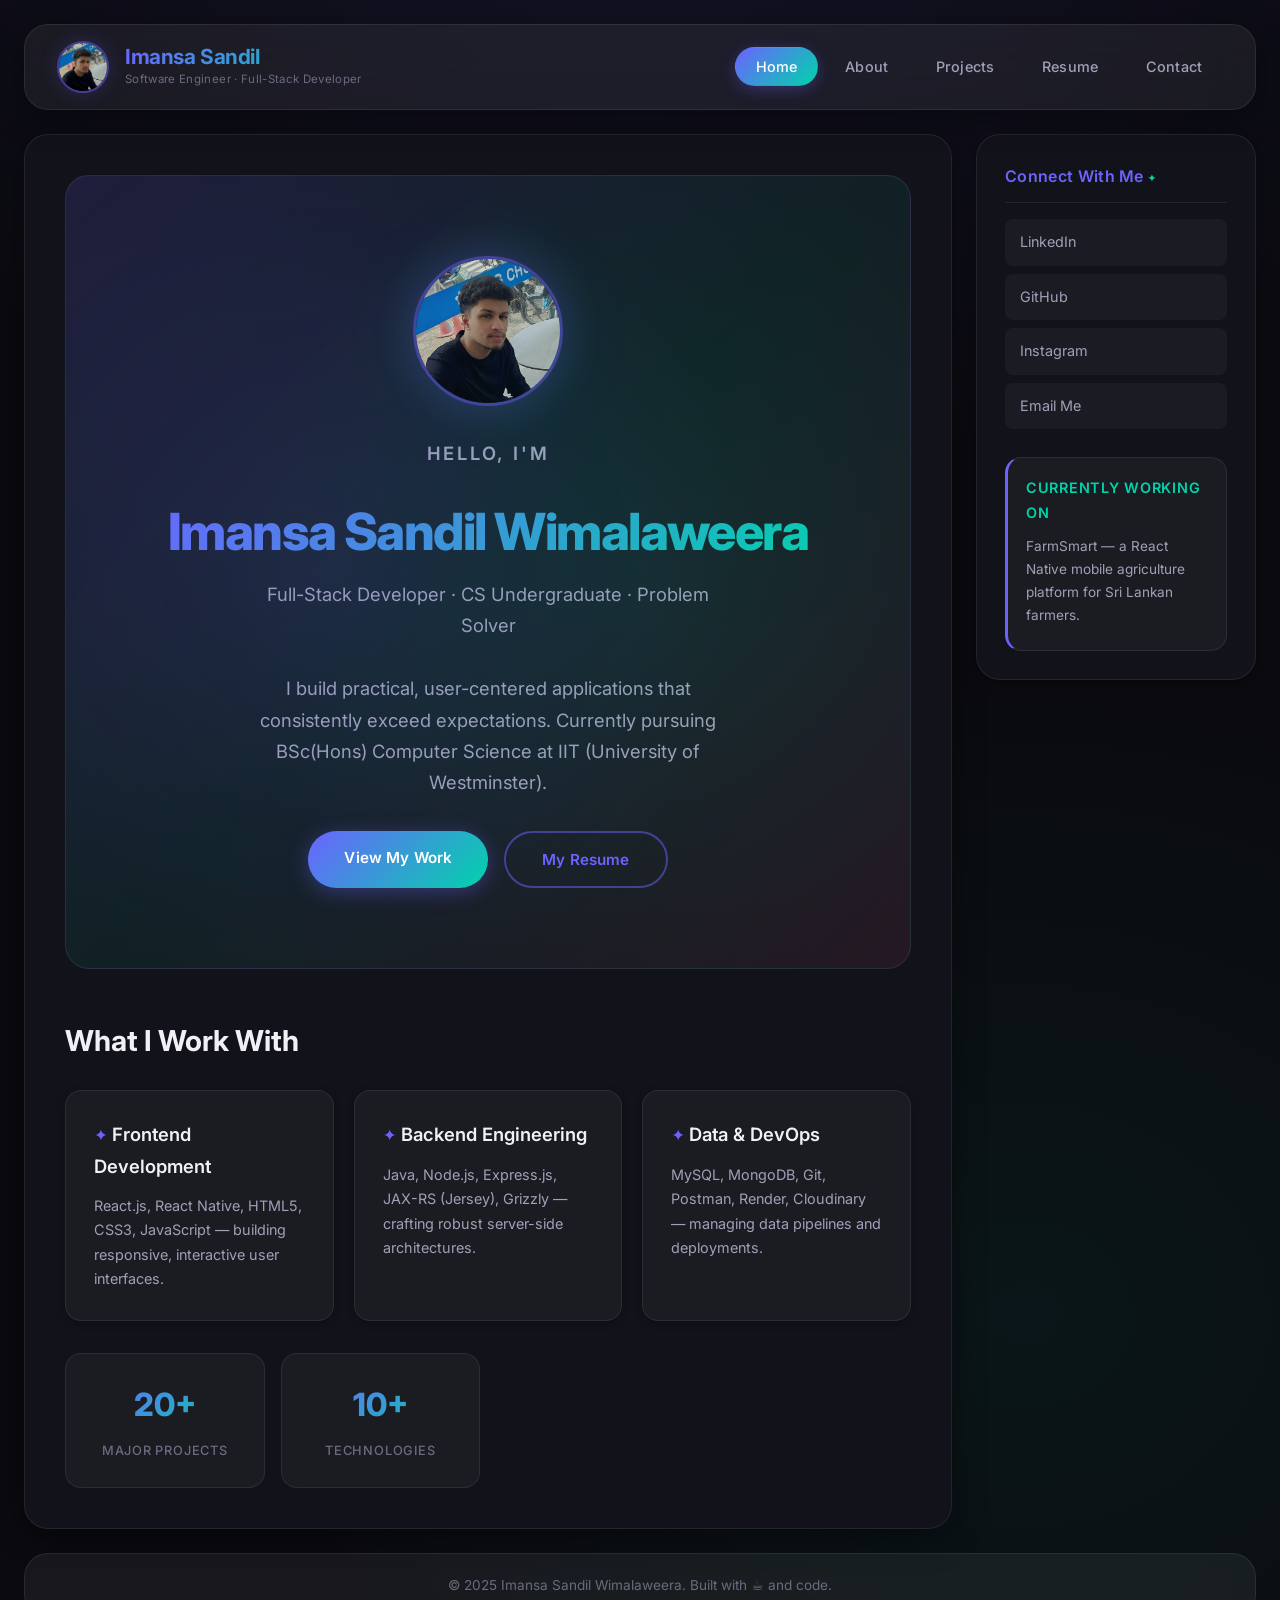
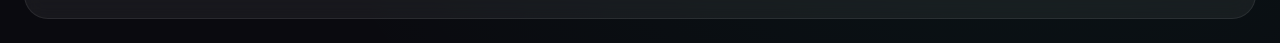
==== commit c3cd83c1: "larger profile photo in hero section with glow animation" ====
--- a/index.html
+++ b/index.html
@@ -33,6 +33,7 @@
     <main>
         <!-- Hero section with introduction -->
         <section class="hero">
+            <img src="images/Pp.jpg" alt="Imansa Sandil" class="hero-photo">
             <p class="hero-greeting">Hello, I'm</p>
             <h2>Imansa Sandil Wimalaweera</h2>
             <p class="hero-tagline">Full-Stack Developer · CS Undergraduate · Problem Solver</p>
--- a/styles.css
+++ b/styles.css
@@ -951,6 +951,24 @@
 }
 
 /* ===== HERO ENHANCEMENTS ===== */
+.hero-photo {
+    width: 150px;
+    height: 150px;
+    border-radius: 50%;
+    object-fit: cover;
+    border: 3px solid rgba(108, 99, 255, 0.5);
+    box-shadow: 0 0 40px rgba(108, 99, 255, 0.25), 0 0 80px rgba(0, 212, 170, 0.1);
+    margin-bottom: 24px;
+    transition: var(--transition-smooth);
+    animation: float 4s ease-in-out infinite;
+}
+
+.hero-photo:hover {
+    border-color: var(--accent-2);
+    box-shadow: 0 0 50px rgba(0, 212, 170, 0.35), 0 0 100px rgba(108, 99, 255, 0.15);
+    transform: scale(1.05);
+}
+
 .hero-greeting {
     font-size: 1rem;
     text-transform: uppercase;
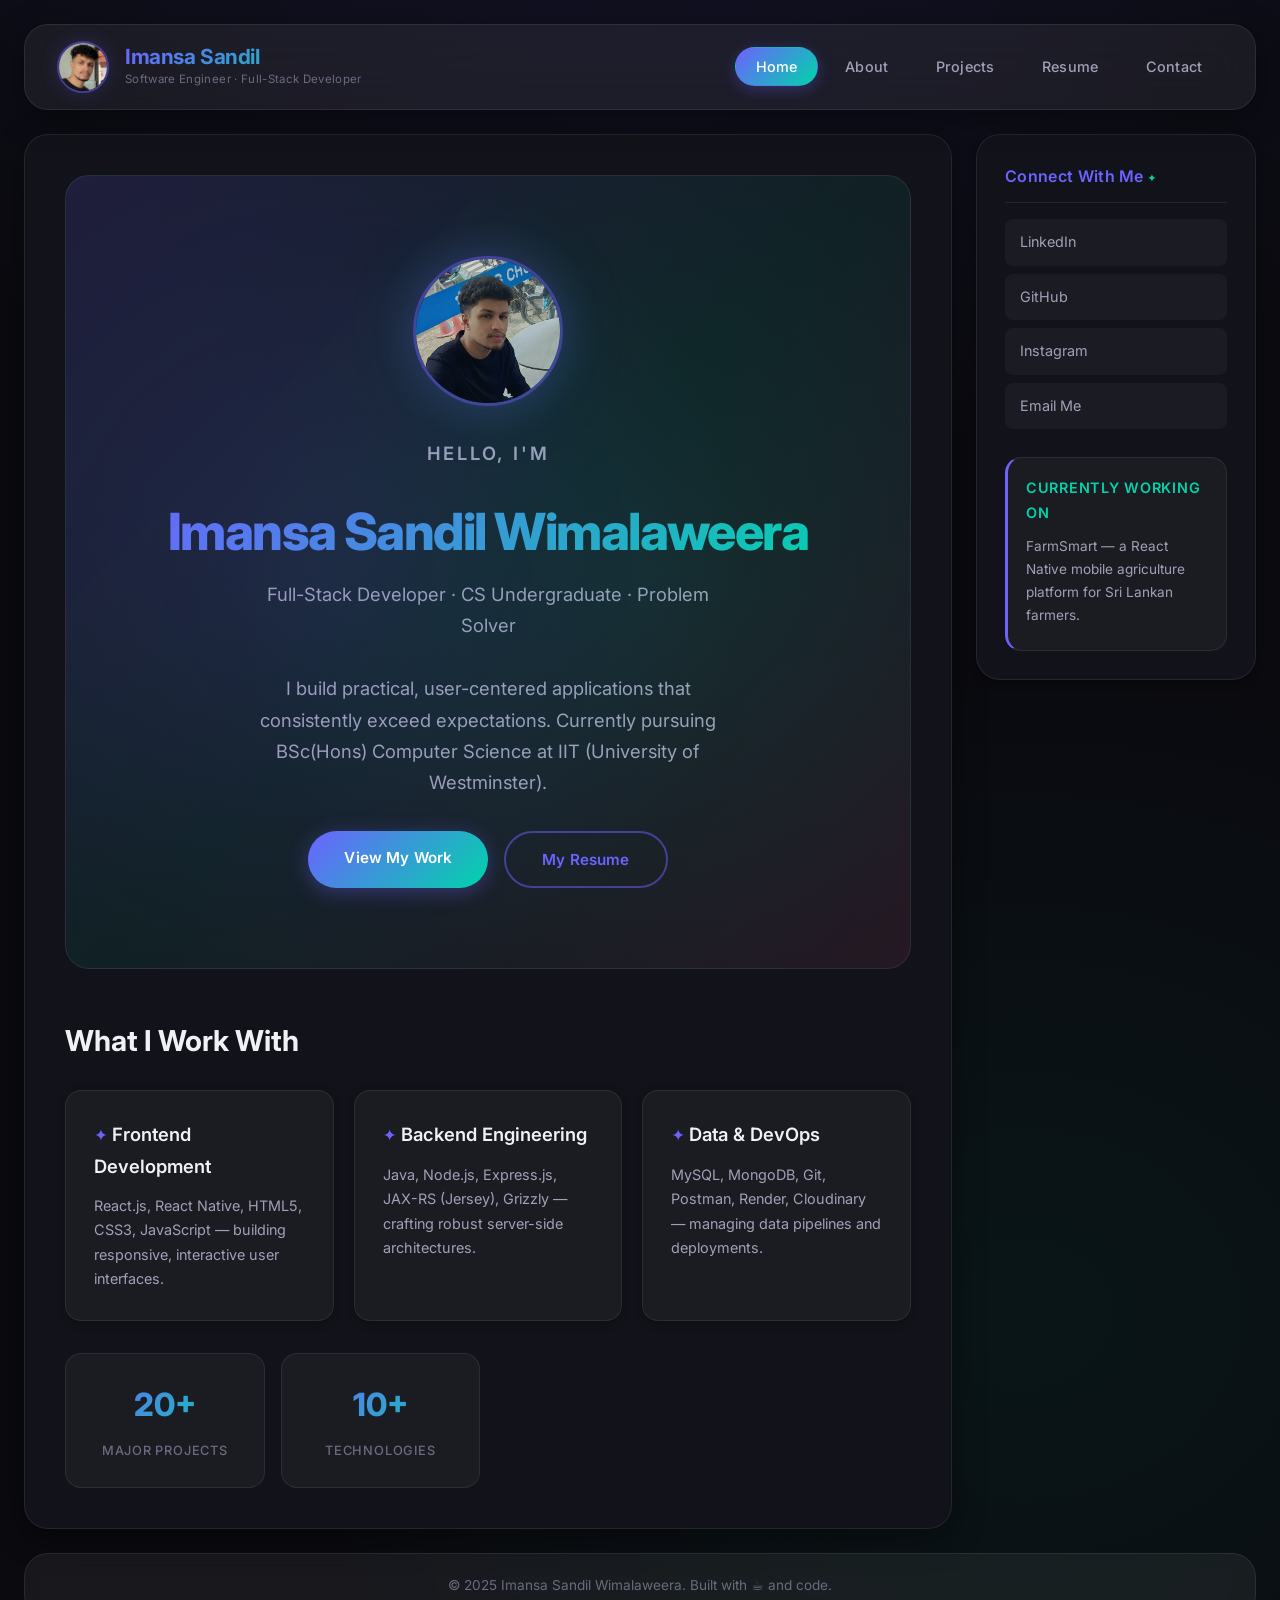
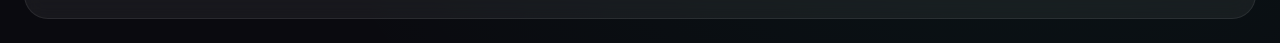
==== commit 2a17d970: "separate header photo and hero photo images" ====
--- a/index.html
+++ b/index.html
@@ -13,7 +13,7 @@
     <header>
         <nav>
             <div class="logo-container">
-                <img src="images/Pp.jpg" alt="Imansa Sandil" class="profile-photo">
+                <img src="images/headerp.jpeg" alt="Imansa Sandil" class="profile-photo">
                 <div class="logo-text">
                     <h1>Imansa Sandil</h1>
                     <span class="logo-role">Software Engineer · Full-Stack Developer</span>
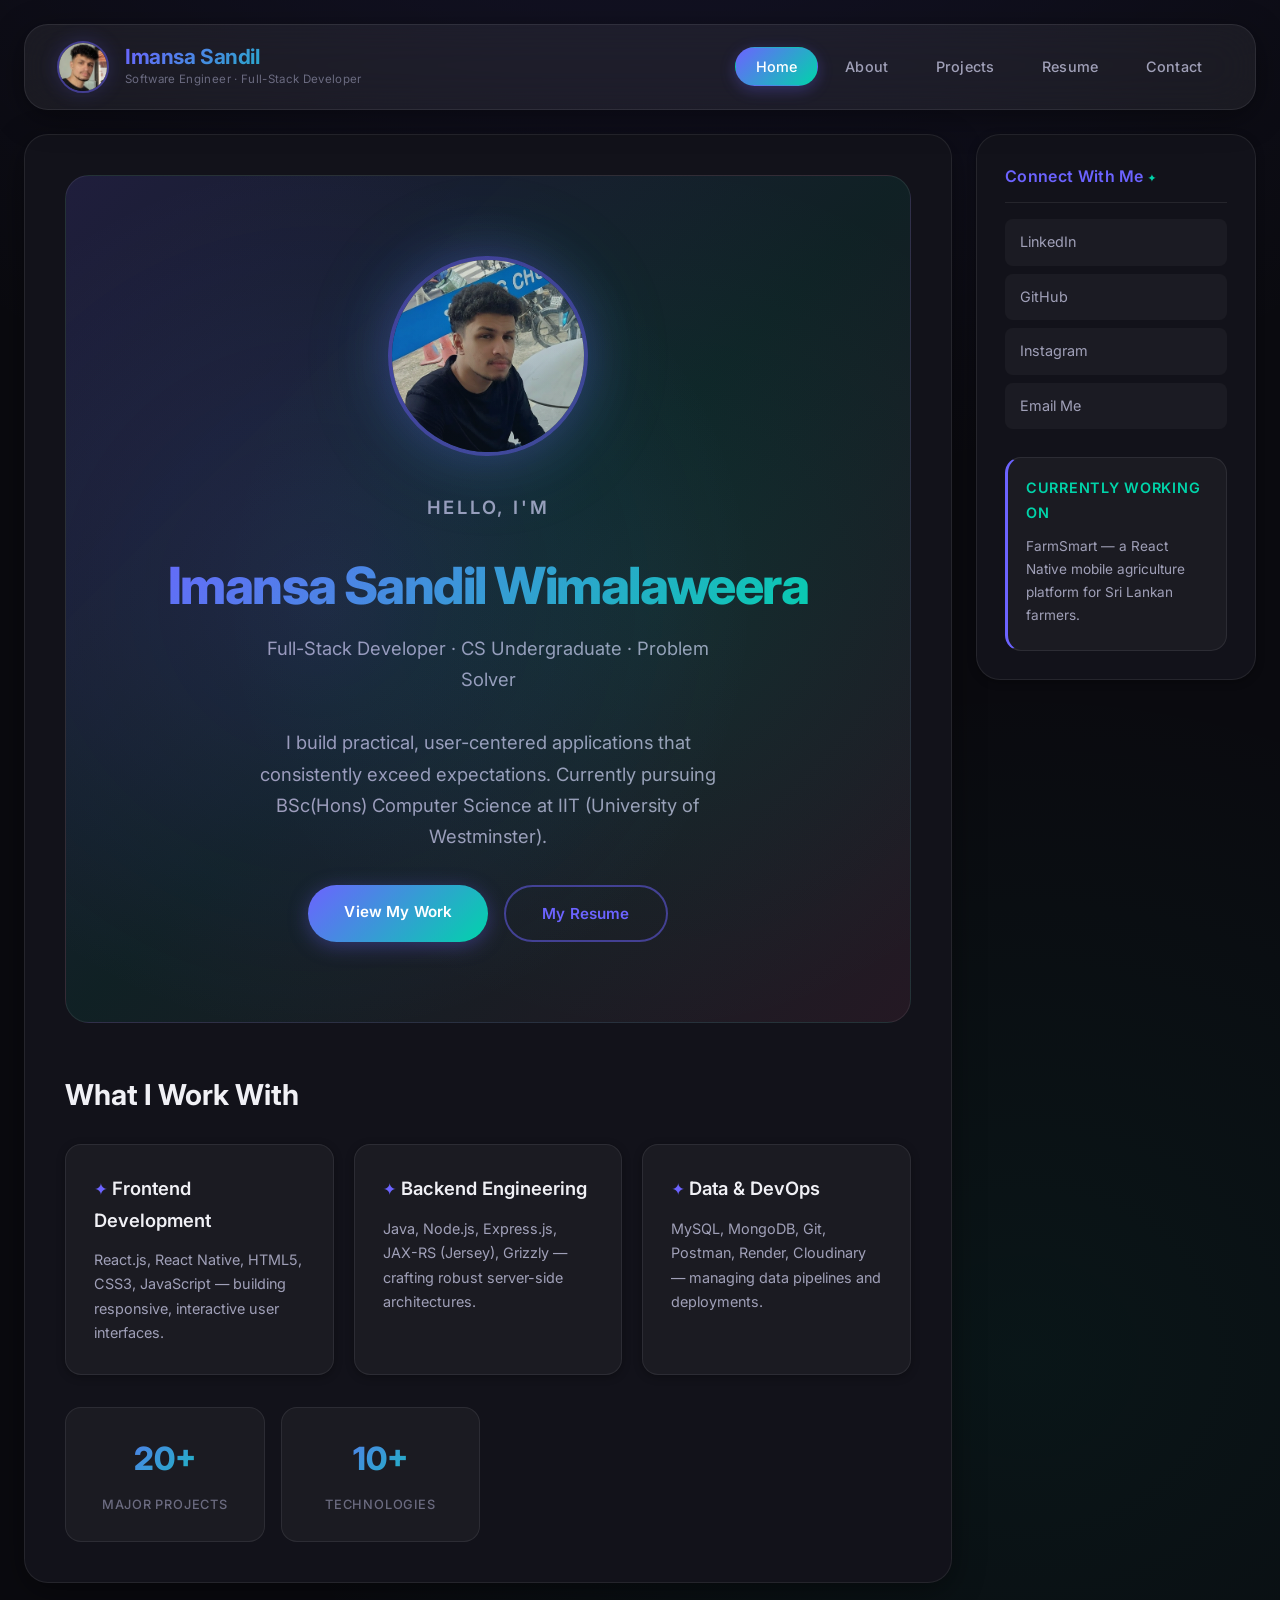
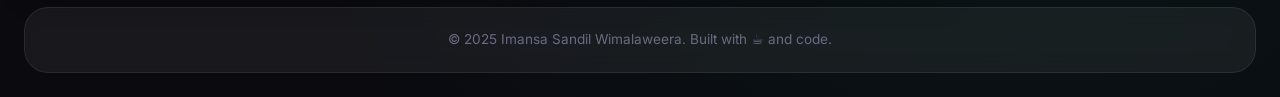
==== commit 05469105: "bigger hero photo with stronger glow" ====
--- a/index.html
+++ b/index.html
@@ -33,7 +33,7 @@
     <main>
         <!-- Hero section with introduction -->
         <section class="hero">
-            <img src="images/Pp.jpg" alt="Imansa Sandil" class="hero-photo">
+            <img src="images/Pp.jpg" alt="Imansa Sandil" class="hero-photo" width="200" height="200">
             <p class="hero-greeting">Hello, I'm</p>
             <h2>Imansa Sandil Wimalaweera</h2>
             <p class="hero-tagline">Full-Stack Developer · CS Undergraduate · Problem Solver</p>
--- a/styles.css
+++ b/styles.css
@@ -952,13 +952,15 @@
 
 /* ===== HERO ENHANCEMENTS ===== */
 .hero-photo {
-    width: 150px;
-    height: 150px;
+    width: 200px;
+    height: 200px;
+    max-width: 200px;
+    max-height: 200px;
     border-radius: 50%;
     object-fit: cover;
-    border: 3px solid rgba(108, 99, 255, 0.5);
-    box-shadow: 0 0 40px rgba(108, 99, 255, 0.25), 0 0 80px rgba(0, 212, 170, 0.1);
-    margin-bottom: 24px;
+    border: 4px solid rgba(108, 99, 255, 0.5);
+    box-shadow: 0 0 50px rgba(108, 99, 255, 0.3), 0 0 100px rgba(0, 212, 170, 0.12);
+    margin-bottom: 28px;
     transition: var(--transition-smooth);
     animation: float 4s ease-in-out infinite;
 }
